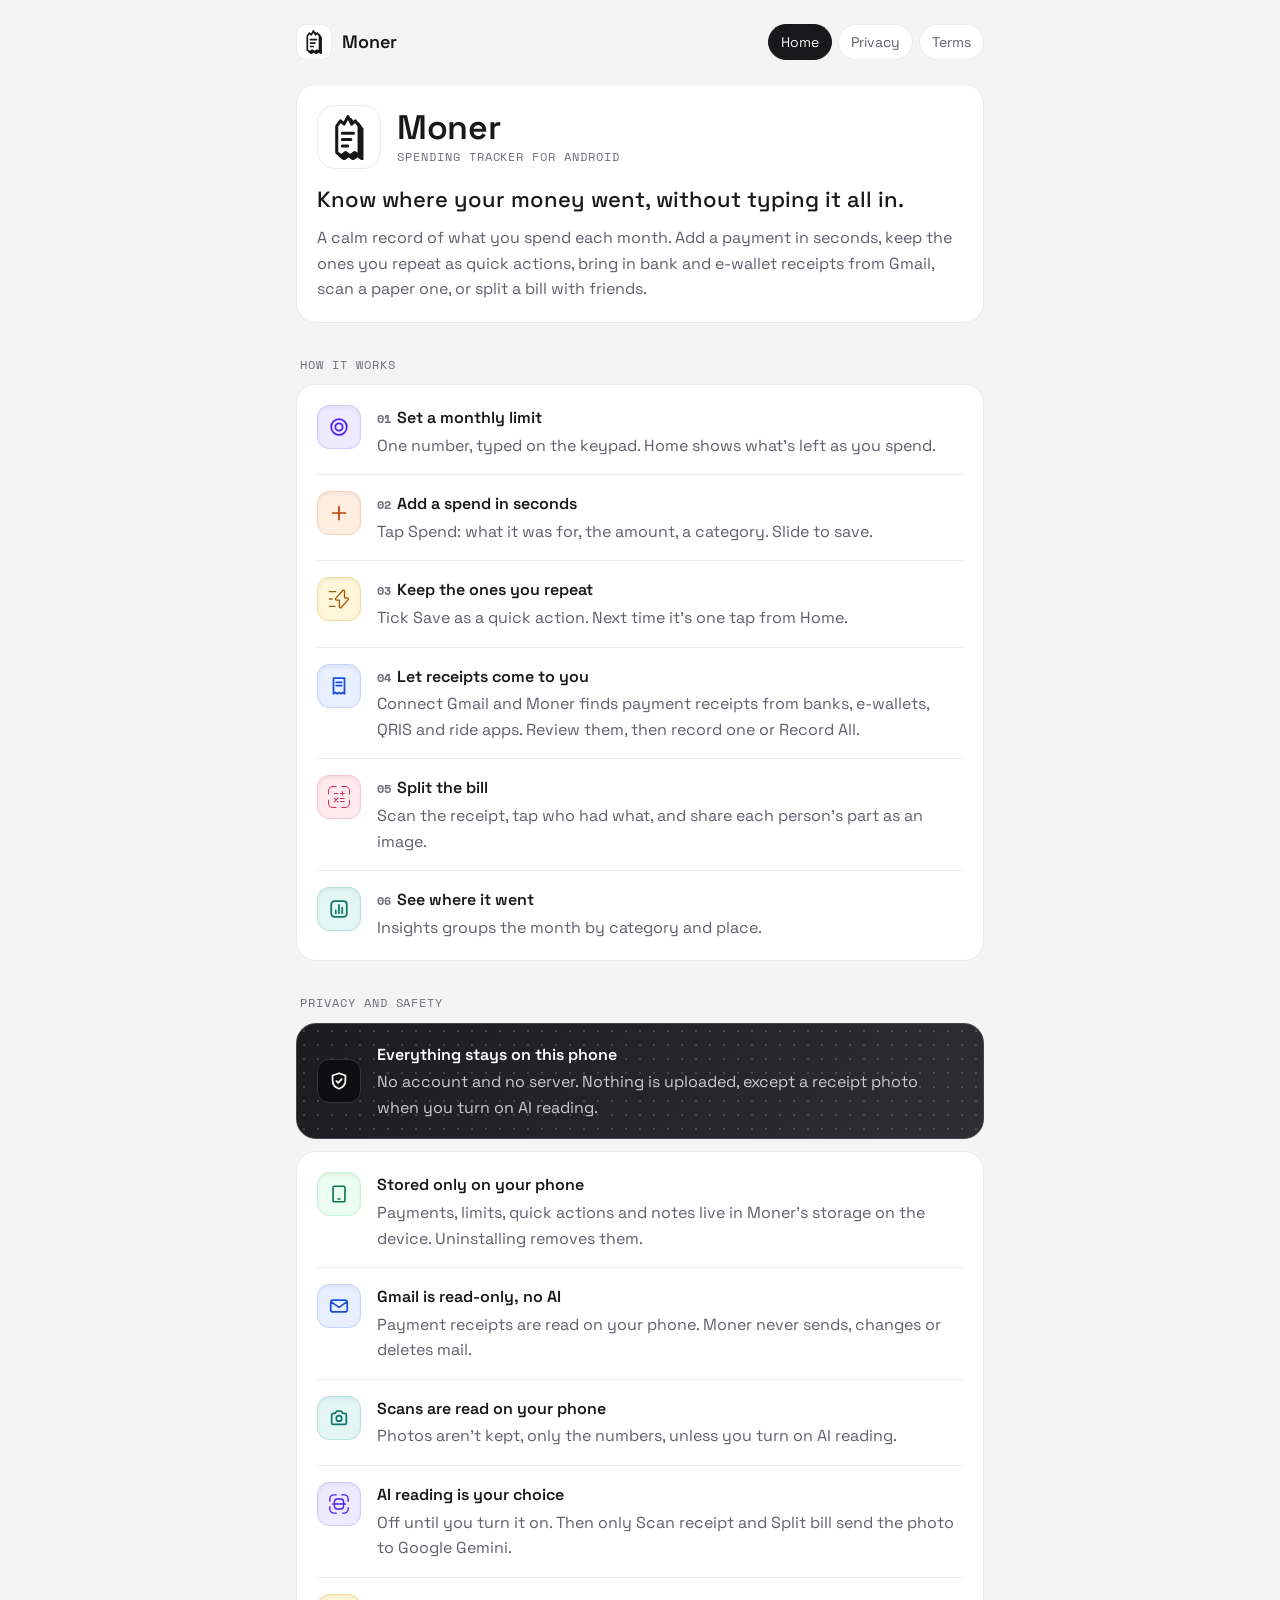
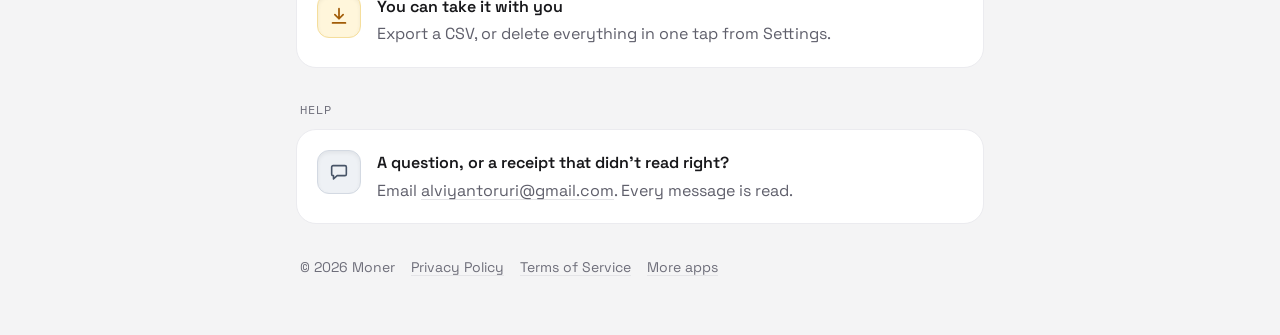
==== moner/index.html @ 57842a23 "Move Moner under /moner/ with home, privacy and terms pages The site now lists apps at the root and " ====
<!doctype html>
<html lang="en">
<head>
<meta charset="utf-8">
<meta name="viewport" content="width=device-width, initial-scale=1">
<title>Moner · Spending tracker for Android</title>
<meta name="description" content="Moner is a calm spending tracker for Android. Add a payment in seconds, bring in receipts from Gmail, scan a paper one, or split a bill. Your data stays on your phone.">
<link rel="icon" href="assets/icon.svg" type="image/svg+xml">
<link rel="preconnect" href="https://fonts.googleapis.com">
<link rel="preconnect" href="https://fonts.gstatic.com" crossorigin>
<link href="https://fonts.googleapis.com/css2?family=Space+Grotesk:wght@400;500;600&family=Space+Mono&display=swap" rel="stylesheet">
<link rel="stylesheet" href="../assets/style.css">
</head>
<body>
<main>
  <header class="top">
    <a class="brand" href="./"><span class="app-icon sm"><img src="assets/icon.svg" alt=""></span>Moner</a>
    <nav aria-label="Moner pages">
      <a href="./" aria-current="page">Home</a>
      <a href="privacy.html">Privacy</a>
      <a href="terms.html">Terms</a>
    </nav>
  </header>

  <section class="card intro">
    <div class="head">
      <span class="app-icon lg"><img src="assets/icon.svg" alt="Moner icon"></span>
      <div>
        <h1>Moner</h1>
        <div class="kicker">Spending tracker for Android</div>
      </div>
    </div>
    <p class="tagline">Know where your money went, without typing it all in.</p>
    <p class="muted">A calm record of what you spend each month. Add a payment in seconds, keep the ones you repeat as quick
      actions, bring in bank and e-wallet receipts from Gmail, scan a paper one, or split a bill with friends.</p>
  </section>

  <div class="label">How it works</div>
  <section class="card rows">
    <div class="row">
      <span class="tile t-purple"><svg viewBox="0 0 24 24" fill="none" stroke="currentColor" stroke-linecap="round" stroke-linejoin="round" aria-hidden="true"><path d="M3.5,12a8.5,8.5 0,1 0,17 0a8.5,8.5 0,1 0,-17 0M8,12a4,4 0,1 0,8 0a4,4 0,1 0,-8 0" stroke-width="1.9"/></svg></span>
      <div><h3><span class="num">01</span>Set a monthly limit</h3>
        <p>One number, typed on the keypad. Home shows what's left as you spend.</p></div>
    </div>
    <div class="row">
      <span class="tile t-orange"><svg viewBox="0 0 24 24" fill="none" stroke="currentColor" stroke-linecap="round" stroke-linejoin="round" aria-hidden="true"><path d="M12,5v14M5,12h14" stroke-width="1.9"/></svg></span>
      <div><h3><span class="num">02</span>Add a spend in seconds</h3>
        <p>Tap Spend: what it was for, the amount, a category. Slide to save.</p></div>
    </div>
    <div class="row">
      <span class="tile t-amber"><svg viewBox="0 0 24 24" fill="none" stroke="currentColor" stroke-linecap="round" stroke-linejoin="round" aria-hidden="true"><path d="M9.32,13.28H12.41V20.48C12.41,21.54 13.73,22.04 14.43,21.24L22,12.64C22.66,11.89 22.13,10.72 21.13,10.72H18.04V3.52C18.04,2.46 16.72,1.96 16.02,2.76L8.45,11.36C7.8,12.11 8.33,13.28 9.32,13.28Z" stroke-width="1.5"/><path d="M8.5,4H1.5" stroke-width="1.5"/><path d="M7.5,20H1.5" stroke-width="1.5"/><path d="M4.5,12H1.5" stroke-width="1.5"/></svg></span>
      <div><h3><span class="num">03</span>Keep the ones you repeat</h3>
        <p>Tick Save as a quick action. Next time it's one tap from Home.</p></div>
    </div>
    <div class="row">
      <span class="tile t-blue"><svg viewBox="0 0 24 24" fill="none" stroke="currentColor" stroke-linecap="round" stroke-linejoin="round" aria-hidden="true"><path d="M6,3.5h12v17l-2,-1.4 -2,1.4 -2,-1.4 -2,1.4 -2,-1.4 -2,1.4zM9,8h6M9,11.5h6" stroke-width="1.9"/></svg></span>
      <div><h3><span class="num">04</span>Let receipts come to you</h3>
        <p>Connect Gmail and Moner finds payment receipts from banks, e-wallets, QRIS and ride apps. Review them, then record
          one or Record All.</p></div>
    </div>
    <div class="row">
      <span class="tile t-pink"><svg viewBox="0 0 43 43" fill="none" stroke="currentColor" stroke-linecap="round" stroke-linejoin="round" aria-hidden="true"><path d="M24.4209,14.6396H31.7009M12.2998,14.6401H19.5798M24.4209,24.3301H31.7009M24.4209,30.3896H31.7009M28.0894,18.27V11M12.2998,31L19.5798,23.73M19.5798,31L12.2998,23.73" stroke-width="2"/><path d="M1,27.25V33C1,37.9706 5.02944,42 10,42H15.75M1,15.75V10C1,5.02944 5.02944,1 10,1H15.75M27.25,1H33C37.9706,1 42,5.02944 42,10V15.75M42,27.25V33C42,37.9706 37.9706,42 33,42H27.25" stroke-width="2"/></svg></span>
      <div><h3><span class="num">05</span>Split the bill</h3>
        <p>Scan the receipt, tap who had what, and share each person's part as an image.</p></div>
    </div>
    <div class="row">
      <span class="tile t-teal"><svg viewBox="0 0 24 24" fill="none" stroke="currentColor" stroke-linecap="round" stroke-linejoin="round" aria-hidden="true"><path d="M7,3.5h10A3.5,3.5 0,0 1,20.5 7v10a3.5,3.5 0,0 1,-3.5 3.5H7A3.5,3.5 0,0 1,3.5 17V7A3.5,3.5 0,0 1,7 3.5zM8.5,16.5v-3M12,16.5v-9M15.5,16.5v-6" stroke-width="1.9"/></svg></span>
      <div><h3><span class="num">06</span>See where it went</h3>
        <p>Insights groups the month by category and place.</p></div>
    </div>
  </section>

  <div class="label">Privacy and safety</div>
  <section class="dotted">
    <span class="well"><svg viewBox="0 0 24 24" fill="none" stroke="currentColor" stroke-linecap="round" stroke-linejoin="round" aria-hidden="true"><path d="M12,3.5 L19,6v5.5c0,4.2 -2.9,7.6 -7,9 -4.1,-1.4 -7,-4.8 -7,-9V6zM9,12l2,2 4,-4" stroke-width="1.9"/></svg></span>
    <div><h3>Everything stays on this phone</h3>
      <p>No account and no server. Nothing is uploaded, except a receipt photo when you turn on AI reading.</p></div>
  </section>
  <section class="card rows">
    <div class="row">
      <span class="tile t-green"><svg viewBox="0 0 24 24" fill="none" stroke="currentColor" stroke-linecap="round" stroke-linejoin="round" aria-hidden="true"><path d="M7,3.5h10a1.5,1.5 0,0 1,1.5 1.5v14a1.5,1.5 0,0 1,-1.5 1.5H7A1.5,1.5 0,0 1,5.5 19V5A1.5,1.5 0,0 1,7 3.5zM11,17.5h2" stroke-width="1.75"/></svg></span>
      <div><h3>Stored only on your phone</h3>
        <p>Payments, limits, quick actions and notes live in Moner's storage on the device. Uninstalling removes them.</p></div>
    </div>
    <div class="row">
      <span class="tile t-blue"><svg viewBox="0 0 24 24" fill="none" stroke="currentColor" stroke-linecap="round" stroke-linejoin="round" aria-hidden="true"><path d="M5.5,5.5h13A2.5,2.5 0,0 1,21 8v8a2.5,2.5 0,0 1,-2.5 2.5h-13A2.5,2.5 0,0 1,3 16V8a2.5,2.5 0,0 1,2.5 -2.5zM3.5,7.5l8.5,6 8.5,-6" stroke-width="1.9"/></svg></span>
      <div><h3>Gmail is read-only, no AI</h3>
        <p>Payment receipts are read on your phone. Moner never sends, changes or deletes mail.</p></div>
    </div>
    <div class="row">
      <span class="tile t-teal"><svg viewBox="0 0 24 24" fill="none" stroke="currentColor" stroke-linecap="round" stroke-linejoin="round" aria-hidden="true"><path d="M4,8.5A1.5,1.5 0,0 1,5.5 7H8l1.5,-2.5h5L16,7h2.5A1.5,1.5 0,0 1,20 8.5v9a1.5,1.5 0,0 1,-1.5 1.5h-13A1.5,1.5 0,0 1,4 17.5zM9,12.5a3,3 0,1 0,6 0a3,3 0,1 0,-6 0" stroke-width="1.9"/></svg></span>
      <div><h3>Scans are read on your phone</h3>
        <p>Photos aren't kept, only the numbers, unless you turn on AI reading.</p></div>
    </div>
    <div class="row">
      <span class="tile t-purple"><svg viewBox="0 0 24 24" fill="none" stroke="currentColor" stroke-linecap="round" stroke-linejoin="round" aria-hidden="true"><path d="M2,9V6.5C2,4.01 4.01,2 6.5,2H9" stroke-width="1.5"/><path d="M15,2H17.5C19.99,2 22,4.01 22,6.5V9" stroke-width="1.5"/><path d="M22,16V17.5C22,19.99 19.99,22 17.5,22H16" stroke-width="1.5"/><path d="M9,22H6.5C4.01,22 2,19.99 2,17.5V15" stroke-width="1.5"/><path d="M17,9.5V14.5C17,16.5 16,17.5 14,17.5H10C8,17.5 7,16.5 7,14.5V9.5C7,7.5 8,6.5 10,6.5H14C16,6.5 17,7.5 17,9.5Z" stroke-width="1.5"/><path d="M19,12H5" stroke-width="1.5"/></svg></span>
      <div><h3>AI reading is your choice</h3>
        <p>Off until you turn it on. Then only Scan receipt and Split bill send the photo to Google Gemini.</p></div>
    </div>
    <div class="row">
      <span class="tile t-amber"><svg viewBox="0 0 24 24" fill="none" stroke="currentColor" stroke-linecap="round" stroke-linejoin="round" aria-hidden="true"><path d="M12,4v11M7.5,10.5 L12,15l4.5,-4.5M5,19.5h14" stroke-width="1.9"/></svg></span>
      <div><h3>You can take it with you</h3>
        <p>Export a CSV, or delete everything in one tap from Settings.</p></div>
    </div>
  </section>

  <div class="label">Help</div>
  <section class="card">
    <div class="row" style="padding:0">
      <span class="tile t-slate"><svg viewBox="0 0 24 24" fill="none" stroke="currentColor" stroke-linecap="round" stroke-linejoin="round" aria-hidden="true"><path d="M4,6.5A1.5,1.5 0,0 1,5.5 5h13A1.5,1.5 0,0 1,20 6.5v8a1.5,1.5 0,0 1,-1.5 1.5H10l-4,3.5V16h-0.5A1.5,1.5 0,0 1,4 14.5z" stroke-width="1.75"/></svg></span>
      <div><h3>A question, or a receipt that didn't read right?</h3>
        <p>Email <a href="mailto:alviyantoruri@gmail.com">alviyantoruri@gmail.com</a>. Every message is read.</p></div>
    </div>
  </section>

  <footer>
    <span>© 2026 Moner</span>
    <a href="privacy.html">Privacy Policy</a>
    <a href="terms.html">Terms of Service</a>
    <a href="../">More apps</a>
  </footer>
</main>
</body>
</html>
---- assets/style.css ----
/* Shared look for every app's pages (each app folder has its own icon): the Moner design. Page grey, white cards with a hairline edge,
   tinted icon tiles, the dark dotted card, Space Grotesk. Light and dark follow the phone. */

:root {
  --page: #F4F4F5;
  --card: #FFFFFF;
  --inset: #F7F7F9;
  --edge: #EBEBEF;
  --edge-strong: #E4E4E7;
  --ink: #18181B;
  --text-2: #5F5F6B;
  --muted: #6E6E7A;
  --dotted-start: #1C1C1F;
  --dotted-end: #2E2E33;
  --dotted-edge: #45454D;
  --dotted-dot: rgba(255, 255, 255, .16);
  --on-dotted: #FFFFFF;
  --on-dotted-2: #C9C9D1;
  --well: #0E0E10;
  --well-edge: #34343A;

  --purple: #4F1DF5; --purple-bg: #EEEAFF; --purple-edge: #D3C9FE;
  --orange: #C2410C; --orange-bg: #FFEFE3; --orange-edge: #FBD3B3;
  --amber: #A15C07;  --amber-bg: #FFF6DB;  --amber-edge: #F5DE9C;
  --blue: #1D4ED8;   --blue-bg: #E8F0FF;   --blue-edge: #C3D5FD;
  --pink: #D92D50;   --pink-bg: #FFEAF0;   --pink-edge: #FBC6D3;
  --teal: #0F766E;   --teal-bg: #E3F6F3;   --teal-edge: #B2E4DC;
  --green: #067647;  --green-bg: #ECFDF3;  --green-edge: #C9F2DA;
  --slate: #475467;  --slate-bg: #EEF1F5;  --slate-edge: #D3D9E2;

  --radius-card: 20px;
  --radius-tile: 12px;
  --gutter: 16px;
}

@media (prefers-color-scheme: dark) {
  :root {
    --page: #0E0E10;
    --card: #18181B;
    --inset: #1F1F23;
    --edge: #27272A;
    --edge-strong: #2F2F34;
    --ink: #F4F4F5;
    --text-2: #A1A1AA;
    --muted: #8B8B95;
    --dotted-start: #232327;

    --purple: #A592FF; --purple-bg: #1C1638; --purple-edge: #33295E;
    --orange: #FB923C; --orange-bg: #2A1A10; --orange-edge: #4A2A15;
    --amber: #F5C04E;  --amber-bg: #2A2210;  --amber-edge: #4A3B18;
    --blue: #7AA2FF;   --blue-bg: #131C33;   --blue-edge: #22325A;
    --pink: #FB7193;   --pink-bg: #2C1219;   --pink-edge: #4D1F2C;
    --teal: #4FD1C0;   --teal-bg: #0F2523;   --teal-edge: #1A3F3B;
    --green: #4ADE80;  --green-bg: #0F2418;  --green-edge: #1B3F2A;
    --slate: #A8B3C4;  --slate-bg: #1B1F26;  --slate-edge: #2D333D;
  }
}

* { box-sizing: border-box; }

html { -webkit-text-size-adjust: 100%; }

body {
  margin: 0;
  background: var(--page);
  color: var(--ink);
  font: 16px/1.6 "Space Grotesk", system-ui, -apple-system, "Segoe UI", Roboto, sans-serif;
  -webkit-font-smoothing: antialiased;
}

a { color: inherit; text-decoration: underline; text-decoration-color: var(--edge-strong); text-underline-offset: 3px; }
a:hover { text-decoration-color: currentColor; }

main { max-width: 720px; margin: 0 auto; padding: 24px var(--gutter) 56px; }

/* Top bar: the app icon and name, links to the other pages */
.top { display: flex; align-items: center; gap: 12px; margin-bottom: 24px; }
.top .brand { display: flex; align-items: center; gap: 10px; font-weight: 600; font-size: 18px; text-decoration: none; }
.top nav { margin-left: auto; display: flex; gap: 6px; flex-wrap: wrap; justify-content: flex-end; }
.top nav a {
  text-decoration: none; font-size: 14px; padding: 6px 12px; border-radius: 999px;
  background: var(--card); border: 1px solid var(--edge); color: var(--text-2);
}
.top nav a[aria-current="page"] { background: var(--ink); color: var(--page); border-color: var(--ink); }

/* The Moner icon as on the launcher: a white tile, never tinted */
.app-icon { flex: none; display: grid; place-items: center; background: #FFFFFF; border: 1px solid var(--edge); }
.app-icon img { display: block; width: 72%; height: 72%; }
.app-icon.sm { width: 36px; height: 36px; border-radius: 10px; }
.app-icon.lg { width: 64px; height: 64px; border-radius: 18px; }

h1 { font-size: 34px; line-height: 1.15; font-weight: 600; letter-spacing: -.01em; margin: 0; }
h2 { font-size: 20px; line-height: 1.3; font-weight: 600; margin: 0 0 4px; }
h3 { font-size: 16px; font-weight: 600; margin: 0; }
p { margin: 0 0 12px; }
ul { margin: 0 0 12px; padding-left: 20px; }
li { margin-bottom: 6px; }
code { font-family: "Space Mono", ui-monospace, monospace; font-size: 13px; background: var(--inset); border: 1px solid var(--edge); border-radius: 6px; padding: 1px 5px; word-break: break-all; }

.muted { color: var(--text-2); }
.label { font-family: "Space Mono", ui-monospace, monospace; font-size: 12px; letter-spacing: .08em; text-transform: uppercase; color: var(--muted); margin: 32px 4px 10px; }

.card {
  background: var(--card); border: 1px solid var(--edge); border-radius: var(--radius-card);
  padding: 20px; margin-bottom: 12px;
}
.card > :last-child { margin-bottom: 0; }

/* Intro card: icon, name, version line, tagline */
.intro .head { display: flex; align-items: center; gap: 16px; margin-bottom: 16px; }
.intro .kicker { font-family: "Space Mono", ui-monospace, monospace; font-size: 12px; letter-spacing: .08em; text-transform: uppercase; color: var(--muted); }
.tagline { font-size: 22px; line-height: 1.35; font-weight: 500; margin-bottom: 10px; }

/* Rows with a tinted tile: steps, privacy points */
.rows { padding: 4px 20px; }
.row { display: flex; gap: 16px; padding: 16px 0; }
.row + .row { border-top: 1px solid var(--edge); }
.row p { margin: 2px 0 0; color: var(--text-2); }
.row .num { font-family: "Space Mono", ui-monospace, monospace; font-size: 12px; color: var(--muted); margin-right: 6px; }

.tile {
  flex: none; width: 44px; height: 44px; border-radius: var(--radius-tile);
  display: grid; place-items: center; border: 1px solid var(--t-edge); background: var(--t-bg); color: var(--t);
  box-shadow: inset 0 2px 4px rgba(0, 0, 0, .06);
}
.tile svg { width: 22px; height: 22px; }
.t-purple { --t: var(--purple); --t-bg: var(--purple-bg); --t-edge: var(--purple-edge); }
.t-orange { --t: var(--orange); --t-bg: var(--orange-bg); --t-edge: var(--orange-edge); }
.t-amber  { --t: var(--amber);  --t-bg: var(--amber-bg);  --t-edge: var(--amber-edge); }
.t-blue   { --t: var(--blue);   --t-bg: var(--blue-bg);   --t-edge: var(--blue-edge); }
.t-pink   { --t: var(--pink);   --t-bg: var(--pink-bg);   --t-edge: var(--pink-edge); }
.t-teal   { --t: var(--teal);   --t-bg: var(--teal-bg);   --t-edge: var(--teal-edge); }
.t-green  { --t: var(--green);  --t-bg: var(--green-bg);  --t-edge: var(--green-edge); }
.t-slate  { --t: var(--slate);  --t-bg: var(--slate-bg);  --t-edge: var(--slate-edge); }

/* The dark dotted card: the one promise that matters most */
.dotted {
  position: relative; display: flex; align-items: center; gap: 16px;
  color: var(--on-dotted); border: 1px solid var(--dotted-edge); border-radius: var(--radius-card);
  padding: 18px 20px; margin-bottom: 12px;
  background:
    radial-gradient(var(--dotted-dot) 1px, transparent 1.5px) 0 0 / 14px 14px,
    linear-gradient(135deg, var(--dotted-start), var(--dotted-end));
}
.dotted p { margin: 2px 0 0; color: var(--on-dotted-2); }
.dotted .well {
  flex: none; width: 44px; height: 44px; border-radius: var(--radius-tile);
  display: grid; place-items: center; background: var(--well); border: 1px solid var(--well-edge); color: #FFFFFF;
}
.dotted .well svg { width: 22px; height: 22px; }

/* Legal pages: sections in one card each */
.doc h2 { margin-bottom: 8px; }
.doc .card h2 { font-size: 18px; }
.summary { background: var(--inset); border: 1px solid var(--edge); border-radius: 14px; padding: 14px 16px; margin: 16px 0 0; }
.summary p { margin: 0; }
.important { font-weight: 600; }

footer { margin-top: 32px; padding: 0 4px; font-size: 14px; color: var(--muted); display: flex; flex-wrap: wrap; gap: 6px 16px; }
footer a { color: var(--muted); }

@media (max-width: 520px) {
  h1 { font-size: 28px; }
  .tagline { font-size: 19px; }
  .card { padding: 16px; }
  .rows { padding: 2px 16px; }
  .top nav a { padding: 5px 10px; font-size: 13px; }
}
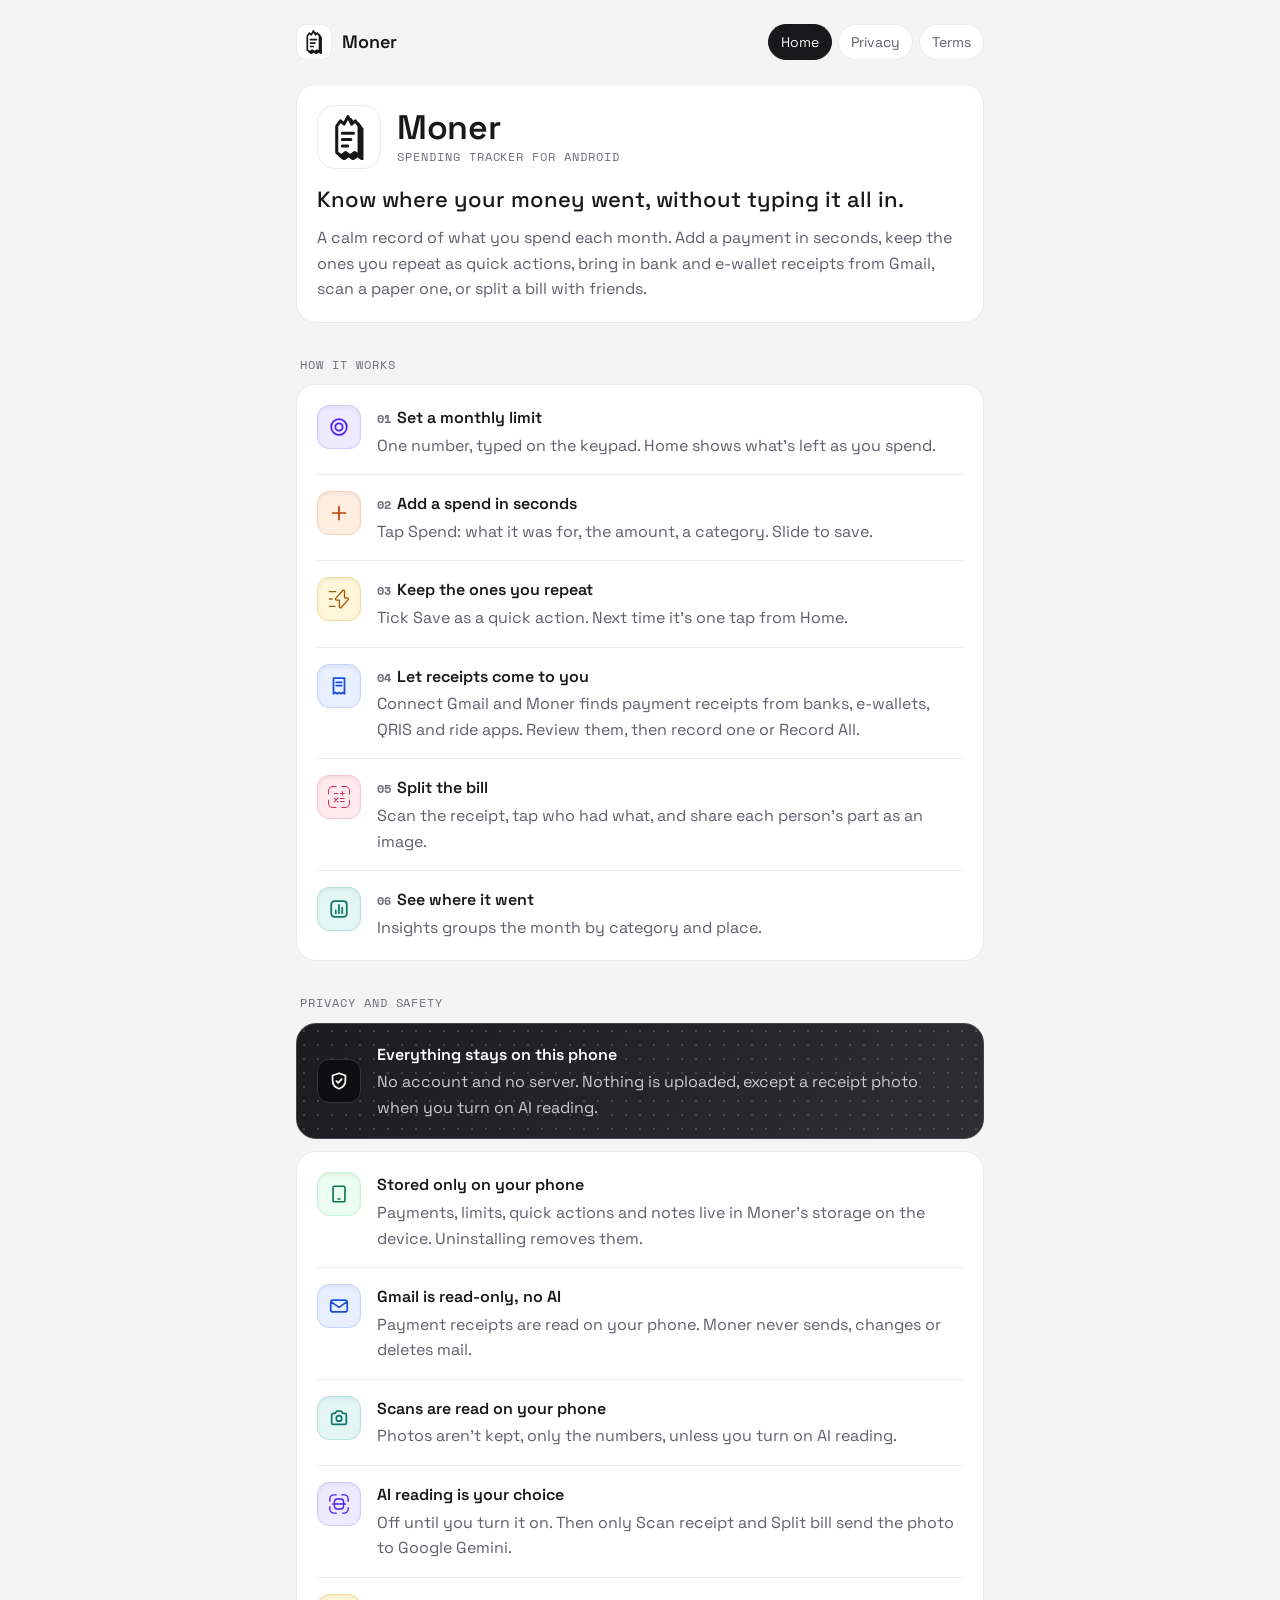
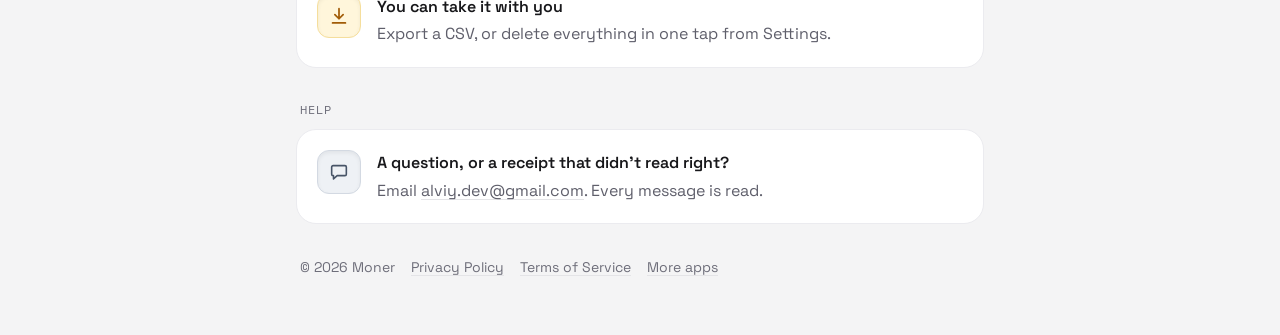
==== commit 9bfc337d: "Use alviy.dev@gmail.com for contact and support" ====
--- a/moner/index.html
+++ b/moner/index.html
@@ -109,7 +109,7 @@
     <div class="row" style="padding:0">
       <span class="tile t-slate"><svg viewBox="0 0 24 24" fill="none" stroke="currentColor" stroke-linecap="round" stroke-linejoin="round" aria-hidden="true"><path d="M4,6.5A1.5,1.5 0,0 1,5.5 5h13A1.5,1.5 0,0 1,20 6.5v8a1.5,1.5 0,0 1,-1.5 1.5H10l-4,3.5V16h-0.5A1.5,1.5 0,0 1,4 14.5z" stroke-width="1.75"/></svg></span>
       <div><h3>A question, or a receipt that didn't read right?</h3>
-        <p>Email <a href="mailto:alviyantoruri@gmail.com">alviyantoruri@gmail.com</a>. Every message is read.</p></div>
+        <p>Email <a href="mailto:alviy.dev@gmail.com">alviy.dev@gmail.com</a>. Every message is read.</p></div>
     </div>
   </section>
 
